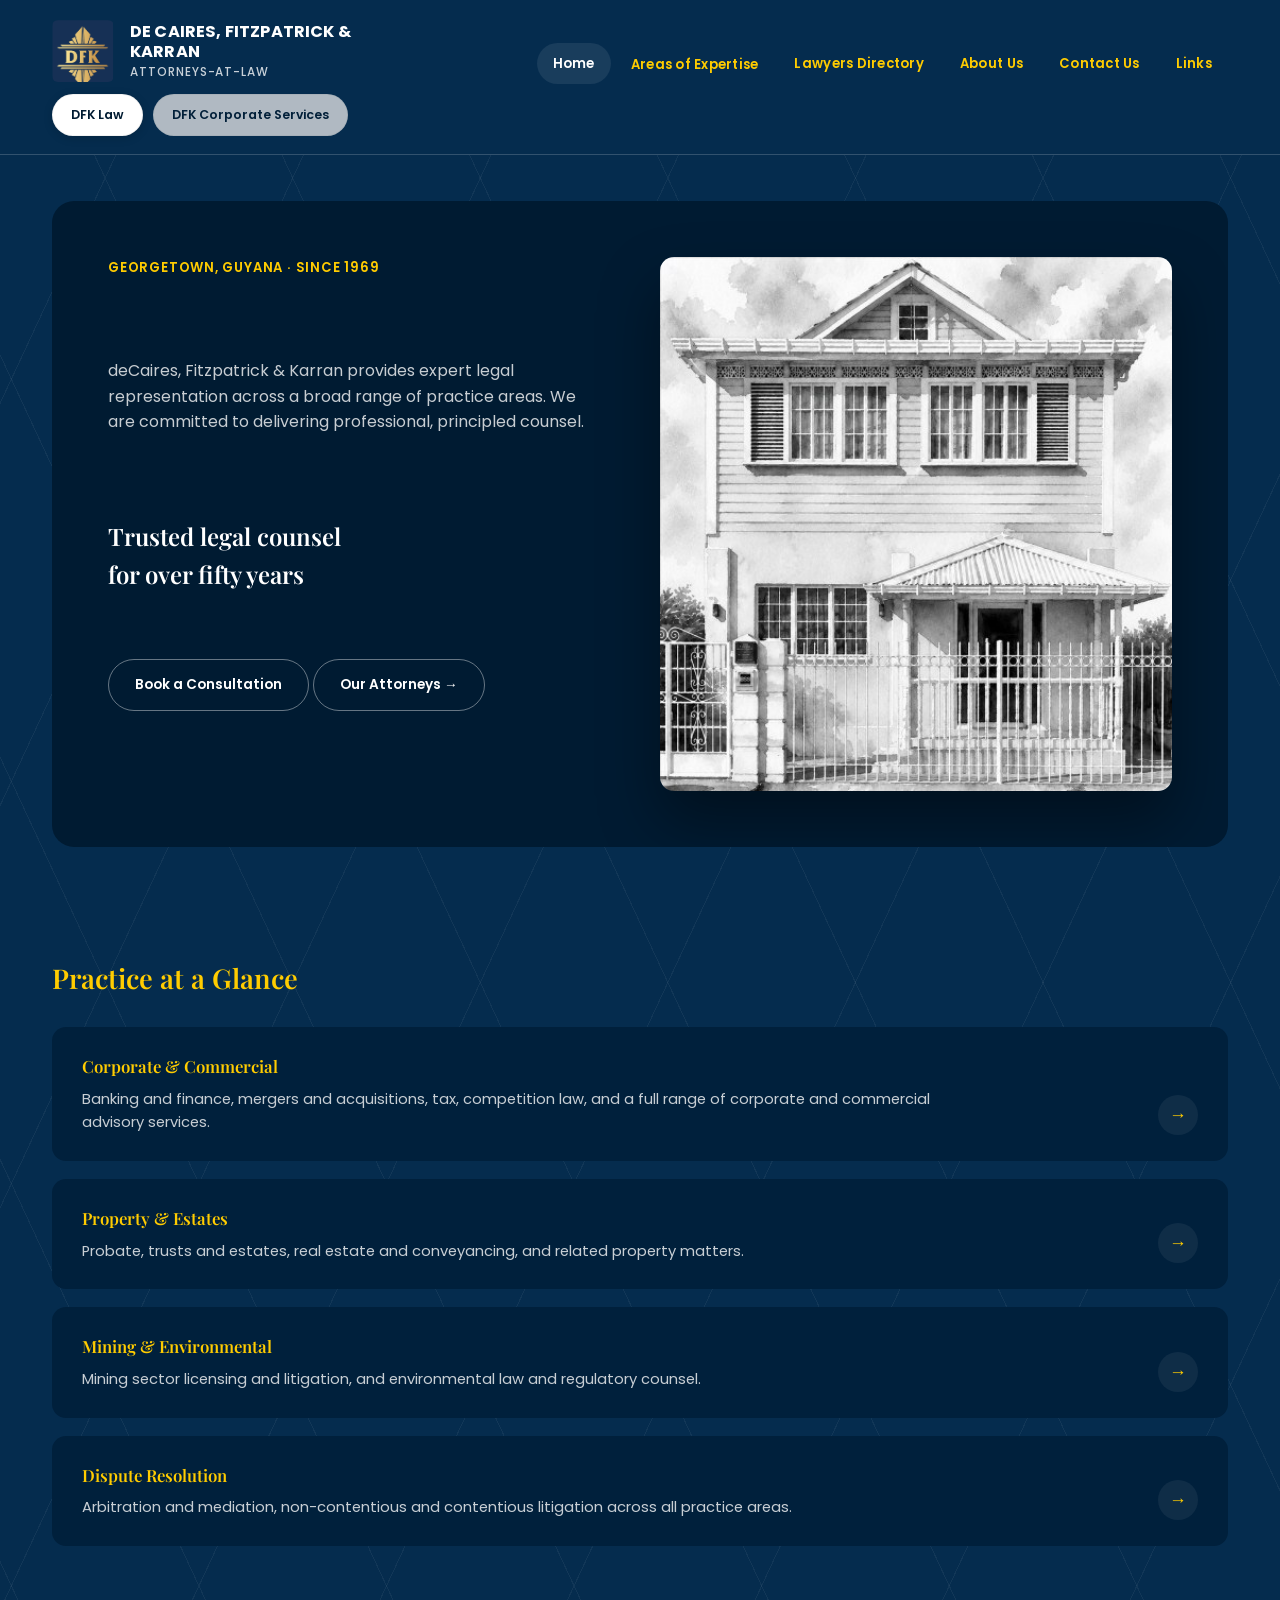
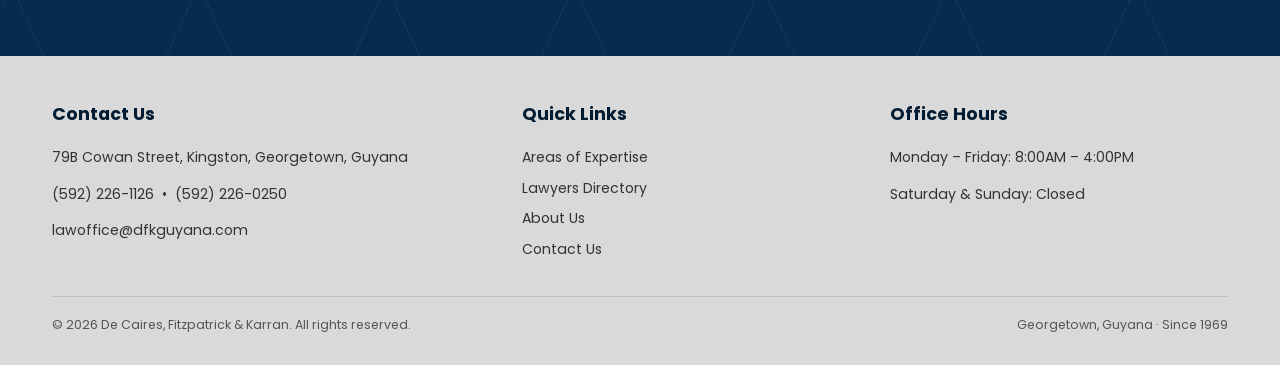
==== index.html @ 764d8eae "Main Website" ====
<!DOCTYPE html>
<html lang="en">
<head>
<meta charset="UTF-8">
<meta name="viewport" content="width=device-width, initial-scale=1.0">
<title>De Caires, Fitzpatrick &amp; Karran — Attorneys-at-Law</title>
<link rel="stylesheet" href="css/style.css">
</head>
<body>

<div id="dfk-header"></div>

<main>
  <section class="hero">
    <div class="wrap">
      <div class="hero-panel">
        <div class="hero-copy">
          <span class="eyebrow">Georgetown, Guyana &middot; Since 1969</span>
          <p class="lead">deCaires, Fitzpatrick &amp; Karran provides expert legal representation across a broad range of practice areas. We are committed to delivering professional, principled counsel.</p>
          <h1>Trusted legal counsel<br>for over fifty years</h1>
          <div class="hero-actions">
            <a href="contact.html" class="btn btn-gold">Book a Consultation</a>
            <a href="attorneys.html" class="btn btn-outline">Our Attorneys &rarr;</a>
          </div>
        </div>
        <div class="hero-photo">
          <img src="assets/img/hero_house.jpg" alt="Historic Georgetown building — DFK offices">
        </div>
      </div>
    </div>
  </section>

  <section class="section">
    <div class="wrap">
      <h2 class="section-heading">Practice at a Glance</h2>
      <div class="service-list">
        <div class="service-card">
          <div>
            <h3>Corporate &amp; Commercial</h3>
            <p>Banking and finance, mergers and acquisitions, tax, competition law, and a full range of corporate and commercial advisory services.</p>
          </div>
          <a href="areas-of-expertise.html" class="card-arrow">&rarr;</a>
        </div>
        <div class="service-card">
          <div>
            <h3>Property &amp; Estates</h3>
            <p>Probate, trusts and estates, real estate and conveyancing, and related property matters.</p>
          </div>
          <a href="property-estates.html" class="card-arrow">&rarr;</a>
        </div>
        <div class="service-card">
          <div>
            <h3>Mining &amp; Environmental</h3>
            <p>Mining sector licensing and litigation, and environmental law and regulatory counsel.</p>
          </div>
          <a href="mining-environmental.html" class="card-arrow">&rarr;</a>
        </div>
        <div class="service-card">
          <div>
            <h3>Dispute Resolution</h3>
            <p>Arbitration and mediation, non-contentious and contentious litigation across all practice areas.</p>
          </div>
          <a href="dispute-resolution.html" class="card-arrow">&rarr;</a>
        </div>
      </div>
    </div>
  </section>
</main>

<div id="dfk-footer"></div>

<script src="js/components.js"></script>
<script>dfkInitHeaderFooter('home');</script>
</body>
</html>
---- css/style.css ----
/* =========================================================
   DFK — De Caires, Fitzpatrick & Karran — Site Stylesheet
   ========================================================= */

@import url('https://fonts.googleapis.com/css2?family=Playfair+Display:ital,wght@0,500;0,600;0,700;1,500&family=Poppins:wght@300;400;500;600;700&display=swap');

:root{
  --navy: #052c4e;
  --navy-deep: #001b32;
  --navy-card: #00203c;
  --gold: #ffcc00;
  --gold-soft: #e8c34a;
  --gray-bg: #d9d9d9;
  --gray-bg-2: #e9e9e9;
  --white: #ffffff;
  --text-dim: rgba(255,255,255,0.78);
  --text-dimmer: rgba(255,255,255,0.55);
  --line: rgba(255,255,255,0.18);

  --font-serif: 'Playfair Display', Georgia, serif;
  --font-sans: 'Poppins', -apple-system, BlinkMacSystemFont, 'Segoe UI', sans-serif;

  --radius-lg: 22px;
  --radius-md: 14px;
  --radius-sm: 8px;
  --container: 1240px;
}

*,*::before,*::after{ box-sizing: border-box; }

html{ scroll-behavior: smooth; }

body{
  margin:0;
  font-family: var(--font-sans);
  background-color: var(--navy);
  background-image:
    repeating-linear-gradient(115deg, rgba(255,255,255,0.05) 0px, rgba(255,255,255,0.05) 1px, transparent 1px, transparent 170px),
    repeating-linear-gradient(65deg, rgba(255,255,255,0.05) 0px, rgba(255,255,255,0.05) 1px, transparent 1px, transparent 170px);
  color: var(--white);
  line-height: 1.6;
  -webkit-font-smoothing: antialiased;
}

img{ max-width:100%; display:block; }

a{ color: inherit; text-decoration:none; }

ul{ margin:0; padding:0; list-style:none; }

.wrap{
  max-width: var(--container);
  margin: 0 auto;
  padding: 0 32px;
}

h1,h2,h3,h4{
  font-family: var(--font-serif);
  font-weight: 600;
  margin: 0 0 .5em;
}

.eyebrow{
  color: var(--gold);
  font-family: var(--font-sans);
  font-weight: 600;
  font-size: .82rem;
  letter-spacing: .06em;
  text-transform: uppercase;
  margin-bottom: 10px;
  display:block;
}

.page-title{
  font-family: var(--font-serif);
  font-size: 2.1rem;
  color: var(--gold);
  margin: 0;
}

/* =========================
   HEADER
   ========================= */
.site-header{
  background: var(--navy);
  border-bottom: 1px solid var(--line);
  position: relative;
  z-index: 100;
}
.header-top{
  display:flex;
  align-items:center;
  justify-content: space-between;
  gap: 24px;
  padding: 18px 32px 10px;
  max-width: var(--container);
  margin: 0 auto;
  flex-wrap: wrap;
}
.brand{
  display:flex;
  align-items:center;
  gap: 16px;
}
.brand img.logo{
  width: 62px;
  height: 62px;
  object-fit: contain;
  border-radius: 6px;
}
.brand-text{
  font-family: var(--font-sans);
  font-weight: 700;
  font-size: 1.02rem;
  line-height: 1.28;
  letter-spacing: .01em;
  text-transform: uppercase;
}
.brand-text small{
  display:block;
  font-weight: 500;
  font-size: .74rem;
  color: var(--text-dim);
  text-transform: uppercase;
  letter-spacing: .08em;
  margin-top: 2px;
}

.main-nav{
  display:flex;
  align-items:center;
  gap: 4px;
  flex-wrap: wrap;
  margin-top: 25px;
}
.main-nav > a, .nav-item, .nav-dropdown > a{
  padding: 10px 16px;
  border-radius: 999px;
  font-size: .82rem;
  font-weight: 600;
  color: var(--gold);
  letter-spacing: .02em;
  white-space: nowrap;
  transition: background .15s ease;
  cursor:pointer;
  position:relative;
}
.main-nav > a:hover, .nav-item:hover, .nav-dropdown > a:hover{ background: rgba(255,255,255,0.07); }
.main-nav a.is-active{
  background: rgba(255,255,255,0.08);
  color: var(--white);
}

.nav-dropdown{ position: relative; }
.dropdown-menu{
  position:absolute;
  top: calc(100% + 6px);
  left: 0;
  background: var(--navy-card);
  border: 1px solid var(--line);
  border-radius: 12px;
  min-width: 230px;
  padding: 8px;
  opacity: 0;
  visibility: hidden;
  transform: translateY(6px);
  transition: all .18s ease;
  box-shadow: 0 18px 40px rgba(0,0,0,0.35);
}
.nav-dropdown:hover .dropdown-menu,
.nav-dropdown.open .dropdown-menu{
  opacity:1;
  visibility: visible;
  transform: translateY(0);
}
.dropdown-menu a{
  display:block;
  padding: 10px 14px;
  border-radius: 8px;
  font-size: .82rem;
  font-weight: 500;
  color: var(--text-dim);
}
.dropdown-menu a:hover{ background: rgba(255,255,255,0.06); color: var(--gold); }
.dropdown-menu a.is-active{ color: var(--gold); }

.toggle-row{
  max-width: var(--container);
  margin: 0 auto;
  padding: 0 32px 18px;
  display:flex;
  gap: 10px;
}
.toggle-btn{
  background: var(--gray-bg-2);
  color: var(--navy-deep);
  font-size: .78rem;
  font-weight: 600;
  padding: 10px 18px;
  border-radius: 999px;
  border: 1px solid rgba(0,0,0,0.05);
}
.toggle-btn.active{
  background: var(--white);
  box-shadow: 0 2px 10px rgba(0,0,0,0.15);
}
.toggle-btn:not(.active){ opacity:.75; }

.mobile-toggle{
  display:none;
  background:none;
  border:none;
  color: var(--gold);
  font-size: 1.6rem;
  cursor:pointer;
}

@media (max-width: 900px){
  .header-top{ flex-direction: column; align-items: flex-start; }
  .mobile-toggle{ display:block; position:absolute; top:22px; right:20px; }
  .main-nav{
    display:none;
    flex-direction: column;
    align-items: stretch;
    width:100%;
    gap:2px;
  }
  .main-nav.open{ display:flex; }
  .nav-dropdown{ width:100%; }
  .dropdown-menu{
    position:static;
    opacity:1; visibility:visible; transform:none;
    display:none;
    box-shadow:none;
    margin-top:4px;
  }
  .nav-dropdown.open .dropdown-menu{ display:block; }
}

/* =========================
   HERO (home)
   ========================= */
.hero{
  padding: 46px 0 60px;
}
.hero-panel{
  background: var(--navy-deep);
  border-radius: var(--radius-lg);
  padding: 56px;
  display:grid;
  grid-template-columns: 1fr 1fr;
  gap: 40px;
  position:relative;
  overflow:hidden;
  align-items: stretch;
}
.hero-copy p.lead{
  color: var(--text-dim);
  font-size: 1rem;
  max-width: 480px;
  margin-bottom: 28px;
}
.hero-copy{
  display:flex;
  flex-direction:column;
  justify-content: space-between;
  height:85%;
}
.btn{
  display:inline-flex;
  align-items:center;
  gap:8px;
  padding: 14px 26px;
  border-radius: 999px;
  font-size: .85rem;
  font-weight: 600;
  cursor:pointer;
  border: 1px solid transparent;
  transition: all .15s ease;
}
.btn-gold, .btn-outline{
  border-color: rgba(255,255,255,0.4);
  color: var(--white);
  background: transparent;
}
.btn-gold:hover, .btn-outline:hover{ background: rgba(255,255,255,0.08); }

.hero-photo{
  border-radius: var(--radius-md);
  overflow:hidden;
  box-shadow: 0 30px 60px rgba(0,0,0,0.4);
  height: 100%;
}
.hero-photo img{ width:100%; height:100%; object-fit:cover; }

@media (max-width: 860px){
  .hero-panel{ grid-template-columns: 1fr; padding: 32px 24px; }
  .hero-copy h1{ font-size: 1.7rem; }
}

/* =========================
   SECTION / SERVICE CARDS
   ========================= */
.section{ padding: 50px 0; }
.section-heading{
  color: var(--gold);
  font-family: var(--font-serif);
  font-size: 1.7rem;
  margin-bottom: 26px;
}

.service-list{
  display:flex;
  flex-direction: column;
  gap: 18px;
}
.service-card{
  background: var(--navy-card);
  border-radius: var(--radius-md);
  padding: 26px 30px;
  display:flex;
  justify-content: space-between;
  align-items: flex-end;
  gap: 20px;
  transition: transform .15s ease, background .15s ease;
}
.service-card.linkable{ cursor:pointer; }
.service-card.linkable:hover{ background: #012647; transform: translateY(-2px); }
.service-card h3{
  color: var(--gold);
  font-size: 1.05rem;
  margin-bottom: 8px;
}
.service-card p{
  color: var(--text-dim);
  font-size: .92rem;
  margin:0;
  max-width: 900px;
}
.service-card ul{
  margin-top:10px;
}
.service-card li{
  color: var(--text-dim);
  font-size: .92rem;
  padding-left: 18px;
  position:relative;
  margin-bottom: 4px;
}
.service-card li::before{
  content:'•';
  position:absolute; left:2px; color: var(--gold);
}
.card-arrow{
  flex-shrink:0;
  width: 40px; height:40px;
  border-radius: 50%;
  background: rgba(255,255,255,0.06);
  display:flex; align-items:center; justify-content:center;
  color: var(--gold);
  font-size: 1.1rem;
}

/* =========================
   FOOTER
   ========================= */
.site-footer{
  background: var(--gray-bg);
  color: var(--navy-deep);
  padding: 44px 0 30px;
  margin-top: 60px;
}
.site-footer h4{
  font-family: var(--font-sans);
  font-weight: 700;
  font-size: 1.1rem;
  margin-bottom: 18px;
}
.footer-grid{
  display:grid;
  grid-template-columns: 1.3fr 1fr 1fr;
  gap: 30px;
}
.footer-grid .col p, .footer-grid .col a{
  display:block;
  font-size: .88rem;
  color: #333;
  margin-bottom: 8px;
}
.footer-bottom{
  border-top: 1px solid rgba(0,0,0,0.12);
  margin-top: 28px;
  padding-top: 18px;
  font-size: .78rem;
  color: #555;
  display:flex;
  justify-content: space-between;
  flex-wrap:wrap;
  gap:8px;
}
@media (max-width: 700px){
  .footer-grid{ grid-template-columns: 1fr; }
}

/* =========================
   ATTORNEYS PAGE
   ========================= */
.attorney-card{
  background: var(--navy-card);
  border-radius: var(--radius-lg);
  padding: 40px;
  display:grid;
  grid-template-columns: 220px 1fr;
  gap: 34px;
  margin-bottom: 26px;
}
.attorney-card .photo{
  width: 100%;
  border-radius: var(--radius-sm);
  overflow:hidden;
}
.attorney-featured{
  display: block;
  columns: 2;
  column-gap: 34px;
  column-fill: auto;
  height: 775px;
}
.attorney-featured > div:first-child{
  break-inside: avoid;
  margin-bottom: 18px;
  text-align: center;
}
.attorney-featured .photo{
  width: 220px;
  margin: 0 auto;
}
.attorney-featured .attorney-name{
  margin-top: 22px;
}
.attorney-featured .attorney-bio p,
.attorney-featured .attorney-quote{
  break-inside: avoid;
}
.attorney-featured .attorney-details{
  column-span: all;
  margin-top: 4px;
}
.attorney-card .photo img{ width:100%; height:auto; object-fit:cover; }
.attorney-name{
  font-family: var(--font-serif);
  color: var(--gold);
  font-size: 1.35rem;
  margin-bottom: 2px;
  text-align:center;
}
.attorney-role{
  color: var(--gold-soft);
  font-size: .82rem;
  font-weight: 600;
  text-align:center;
  margin-bottom: 18px;
  display:block;
}
.attorney-bio p{
  color: var(--text-dim);
  font-size: .92rem;
  margin-bottom: 14px;
  margin-left: 25px;
}
.attorney-details{
  display:grid;
  grid-template-columns: 1fr 1fr;
  gap: 20px;
  margin-top: 20px;
  margin-left: 25px;
}
.attorney-details h5{
  color: var(--white);
  font-family: var(--font-sans);
  font-size: .9rem;
  font-weight: 700;
  margin: 0 0 8px;
}
.attorney-details li{
  color: var(--text-dim);
  font-size: .86rem;
  padding-left: 16px;
  position:relative;
  margin-bottom: 5px;
}
.attorney-details li::before{
  content:'•'; position:absolute; left:0; color: var(--gold);
}
.attorney-quote{
  font-style: italic;
  color: var(--white);
  border-left: 2px solid var(--gold);
  padding-left: 16px;
  margin: 16px 0;
  font-size: .92rem;
}

.attorney-pair .attorney-top{
  display:flex;
  align-items:center;
  gap:20px;
  margin-bottom:18px;
}
.attorney-pair .photo{
  width:215px;
  height:300px;
  max-width:none;
  margin:0;
  flex-shrink:0;
  border-radius: var(--radius-sm);
  overflow:hidden;
}
.attorney-pair .photo img{
  width:100%;
  height:100%;
  object-fit:cover;
}
.attorney-pair .attorney-heading{
  text-align:left;
  min-width: 200px;
}
.attorney-pair .attorney-name{
  text-align:left;
  margin-bottom:2px;
}
.attorney-pair .attorney-role{
  text-align:left;
  display:block;
  margin-bottom:0;
}
.attorney-pair .attorney-card{
  grid-template-columns: 1fr;
  text-align:left;
}

@media (max-width: 800px){
  .attorney-card{ grid-template-columns: 1fr; }
  .attorney-card .photo{ max-width: 220px; margin:0 auto 20px; }
  .attorney-pair{ grid-template-columns: 1fr; }
  .attorney-details{ grid-template-columns: 1fr; }
}

/* =========================
   ABOUT / HISTORY PAGE
   ========================= */
.founders-grid{
  display:grid;
  grid-template-columns: 1fr 1fr;
  gap: 26px;
  margin-bottom: 30px;
}
.founder-card{
  background: var(--navy-card);
  border-radius: var(--radius-lg);
  padding: 34px;
  display:flex;
  gap: 22px;
  align-items:center;
}
.founder-card img{
  width: 130px; height:150px; object-fit:cover; border-radius: var(--radius-sm);
  flex-shrink:0;
}
.founder-card h3{
  color: var(--gold);
  font-size: 1.2rem;
  margin-bottom: 4px;
}
.founder-card .dates{
  color: var(--gold-soft);
  font-size: .82rem;
  margin-bottom: 10px;
  display:block;
}
.founder-card p{
  color: var(--text-dim);
  font-size: .85rem;
  margin:0;
}
.history-body{
  background: var(--gray-bg);
  color: #1c1c1c;
  border-radius: var(--radius-lg);
  padding: 34px 40px;
}
.history-body p{ margin: 0 0 14px; font-size: .95rem; line-height:1.7; }

@media (max-width: 800px){
  .founders-grid{ grid-template-columns: 1fr; }
  .founder-card{ flex-direction: column; text-align:center; }
}

/* =========================
   CONTACT PAGE
   ========================= */
.contact-grid{
  display:grid;
  grid-template-columns: 1fr .9fr;
  gap: 30px;
  align-items:start;
}
.contact-form-card{
  background: var(--white);
  color: #1c1c1c;
  border-radius: var(--radius-lg);
  padding: 40px;
  margin-top: 100px;
}
.contact-form-card h3{
  color: #1c1c1c;
  font-size: 1.3rem;
  border-bottom: 2px solid var(--navy);
  padding-bottom: 14px;
  margin-bottom: 22px;
  display:inline-block;
}
.form-row{
  display:grid;
  grid-template-columns: 1fr 1fr;
  gap: 18px;
  margin-bottom: 18px;
}
.form-field label{
  display:block;
  font-size: .82rem;
  font-weight: 600;
  margin-bottom: 6px;
  color:#1c1c1c;
}
.form-field input, .form-field select, .form-field textarea{
  width:100%;
  background: #2b2b2b;
  color: #fff;
  border: none;
  border-radius: 8px;
  padding: 12px 14px;
  font-family: var(--font-sans);
  font-size: .88rem;
}
.form-field input::placeholder, .form-field textarea::placeholder{ color: rgba(255,255,255,0.5); }
.form-field textarea{ min-height: 130px; resize: vertical; }
.form-submit{
  margin-top: 6px;
  background: var(--navy);
  color: var(--white);
  border:none;
  padding: 13px 30px;
  border-radius: 999px;
  font-weight: 600;
  font-size: .85rem;
  cursor:pointer;
}
.form-submit:hover{ background: var(--navy-deep); }
.form-note{ margin-top: 14px; font-size: .8rem; color:#666; display:none; }
.form-note.show{ display:block; }

.contact-side-card{
  background: var(--navy-card);
  border-radius: var(--radius-lg);
  padding: 30px;
  margin-bottom: 22px;
}
.contact-side-card h4{
  color: var(--gold);
  font-family: var(--font-sans);
  font-weight: 700;
  font-size: 1rem;
  margin-bottom: 18px;
}
.contact-line{
  display:flex;
  gap: 14px;
  margin-bottom: 18px;
}
.contact-icon{
  width: 38px; height:38px; border-radius: 9px;
  background: rgba(255,204,0,0.12);
  display:flex; align-items:center; justify-content:center;
  flex-shrink:0;
  font-size: 1.05rem;
}
.contact-line .label{
  font-size: .74rem;
  color: var(--text-dimmer);
  text-transform: uppercase;
  letter-spacing: .04em;
  margin-bottom: 3px;
}
.contact-line .value{ font-size: .9rem; color: var(--white); }
.map-placeholder{
  background: rgba(255,255,255,0.04);
  border: 1px dashed var(--line);
  border-radius: var(--radius-sm);
  min-height: 140px;
  display:flex;
  align-items:center;
  justify-content:center;
  text-align:center;
  font-size: .82rem;
  color: var(--text-dimmer);
  padding: 16px;
  margin-top: 4px;
}
.hours-row{
  display:flex;
  justify-content: space-between;
  padding: 9px 0;
  border-bottom: 1px solid var(--line);
  font-size: .86rem;
}
.hours-row:last-child{ border-bottom:none; }
.hours-row .day{ color: var(--text-dim); }
.hours-row .time{ color: var(--gold-soft); }

@media (max-width: 900px){
  .contact-grid{ grid-template-columns: 1fr; }
  .form-row{ grid-template-columns: 1fr; }
}

/* =========================
   SERVICE DETAIL TEMPLATE PAGE
   ========================= */
.detail-hero{
  background: var(--navy-card);
  border-radius: var(--radius-lg);
  padding: 40px;
  margin-bottom: 30px;
}
.detail-hero h2{ color: var(--gold); font-size: 1.4rem; }
.detail-hero p{ color: var(--text-dim); font-size: .95rem; max-width: 900px; }
.link-grid{
  display:grid;
  grid-template-columns: 1fr 1fr;
  gap: 18px;
}
.link-btn{
  background: var(--gray-bg-2);
  color: #1c1c1c;
  border-radius: 999px;
  padding: 18px;
  text-align:center;
  font-weight: 600;
  font-size: .9rem;
}
.link-btn:hover{ background:#fff; }
@media (max-width: 700px){ .link-grid{ grid-template-columns: 1fr; } }

/* =========================
   CORPORATE SERVICES PAGE
   ========================= */
.corp-header{
  padding: 22px 0;
  border-bottom: 1px solid var(--line);
}
.corp-header .header-top{ align-items:flex-start; }
.corp-tagline{
  font-family: var(--font-serif);
  font-style: italic;
  font-size: 1.05rem;
  color: var(--white);
  max-width: 480px;
  line-height:1.5;
  padding-top: 10px;
}
.corp-hero img{
  border-radius: var(--radius-lg);
  width:100%;
  box-shadow: 0 30px 60px rgba(0,0,0,0.4);
}
.corp-layout{
  display:grid;
  grid-template-columns: 1fr 1fr;
  gap: 40px;
  align-items:start;
  padding: 30px 0;
}
.corp-col-left, .corp-col-right{
  display:flex;
  flex-direction:column;
  gap: 24px;
}
.corp-col-right img{
  border-radius: var(--radius-lg);
  width:100%;
  box-shadow: 0 30px 60px rgba(0,0,0,0.4);
}
.corp-intro-box{
  background: var(--gray-bg-2);
  color: #1c1c1c;
  border-radius: var(--radius-lg);
  padding: 30px;
  font-size: .92rem;
  line-height:1.7;
}
.corp-box{
  background: var(--navy-card);
  border-radius: var(--radius-lg);
  padding: 30px;
}
.corp-box h4{ color: var(--gold); font-size: 1.05rem; margin-bottom: 16px; }
.corp-box li{
  color: var(--text-dim);
  font-size: .9rem;
  padding-left: 18px;
  position:relative;
  margin-bottom: 12px;
}
.corp-box li::before{ content:'•'; position:absolute; left:0; color: var(--gold); }
.corp-box ol{ padding-left: 20px; }
.corp-box ol li{ padding-left: 4px; }
.corp-box ol li::before{ content:none; }

@media (max-width: 860px){
  .corp-hero{ grid-template-columns: 1fr; }
  .corp-two-col{ grid-template-columns: 1fr; }
}

/* =========================
   MISC PAGE HEADER BLOCK
   ========================= */
.page-head{ padding: 40px 0 10px; }

/* Links page */
.links-list{
  display:grid;
  grid-template-columns: 1fr 1fr;
  gap: 16px;
}
.link-item{
  background: var(--navy-card);
  border-radius: var(--radius-md);
  padding: 20px 24px;
  display:flex;
  justify-content: space-between;
  align-items:center;
}
.link-item .name{ font-weight:600; color: var(--white); font-size: .92rem; }
.link-item .desc{ color: var(--text-dimmer); font-size: .8rem; margin-top:3px; }
@media (max-width: 700px){ .links-list{ grid-template-columns: 1fr; } }
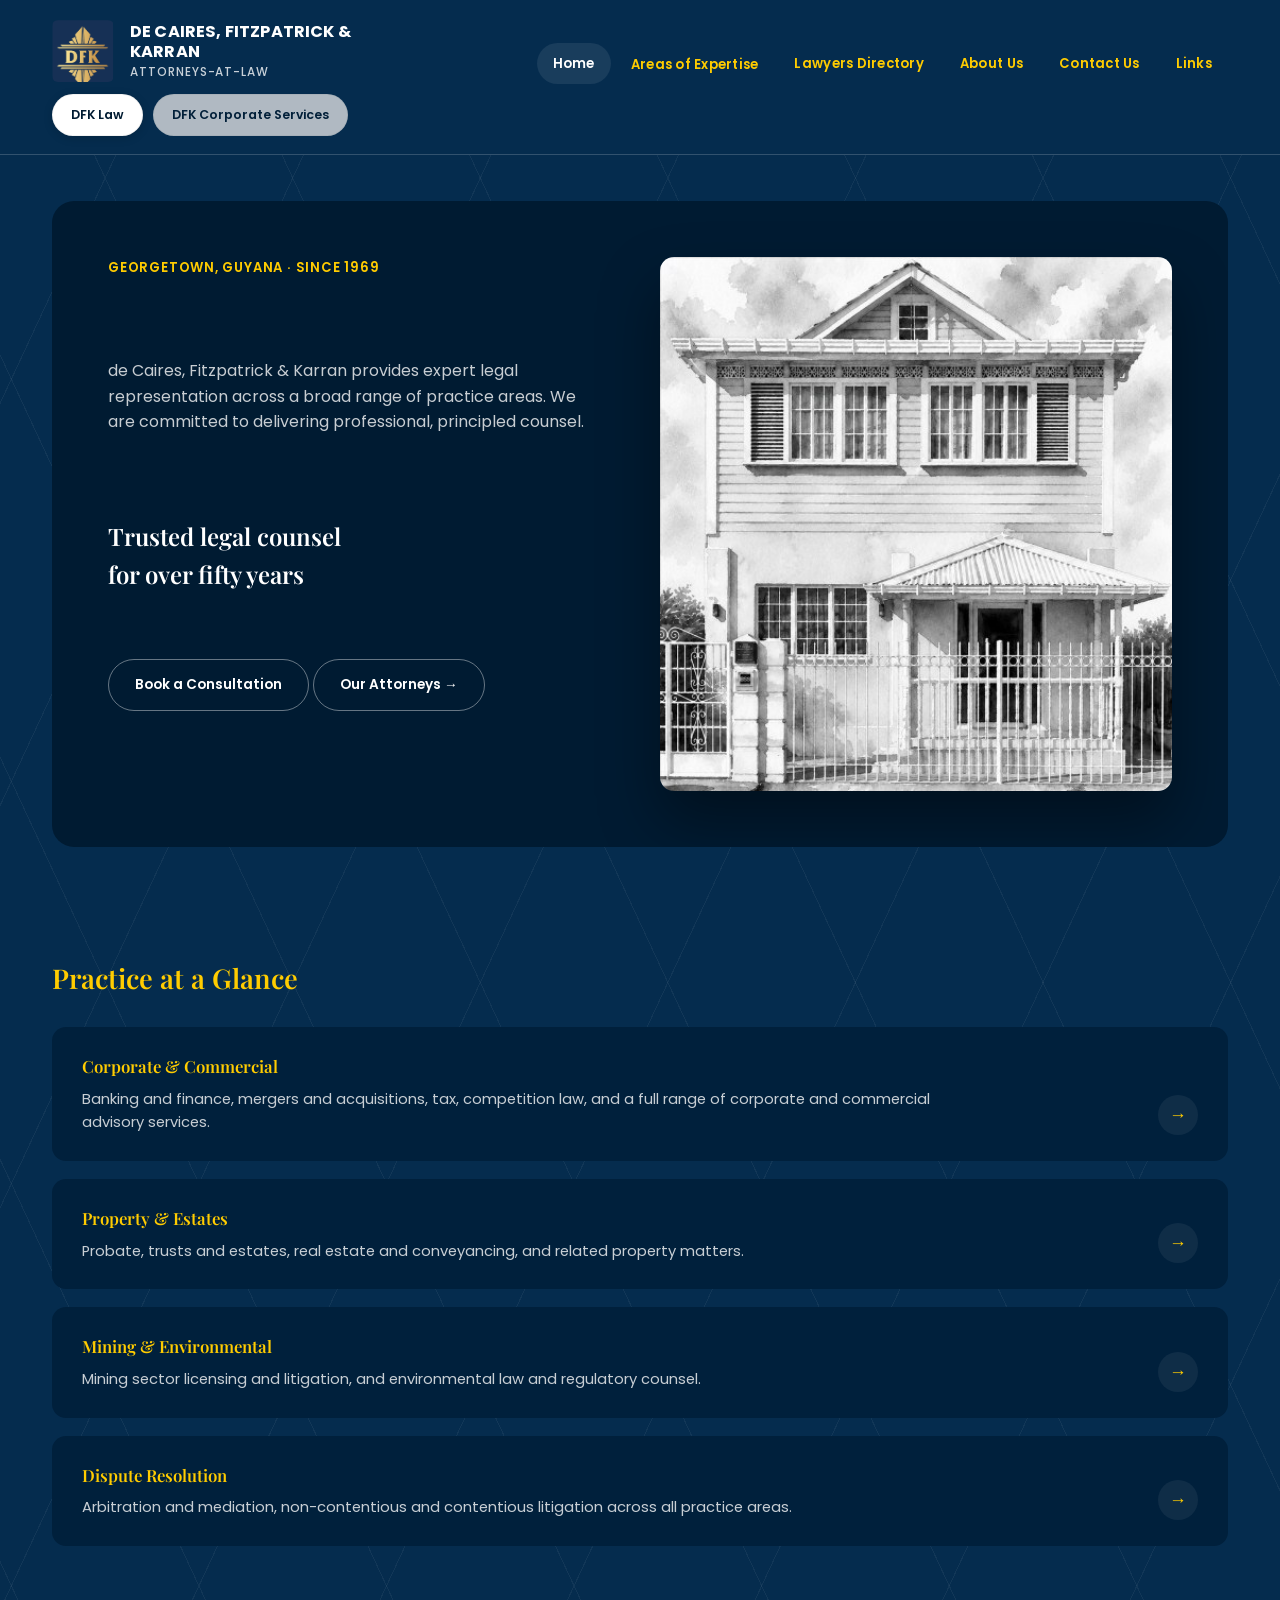
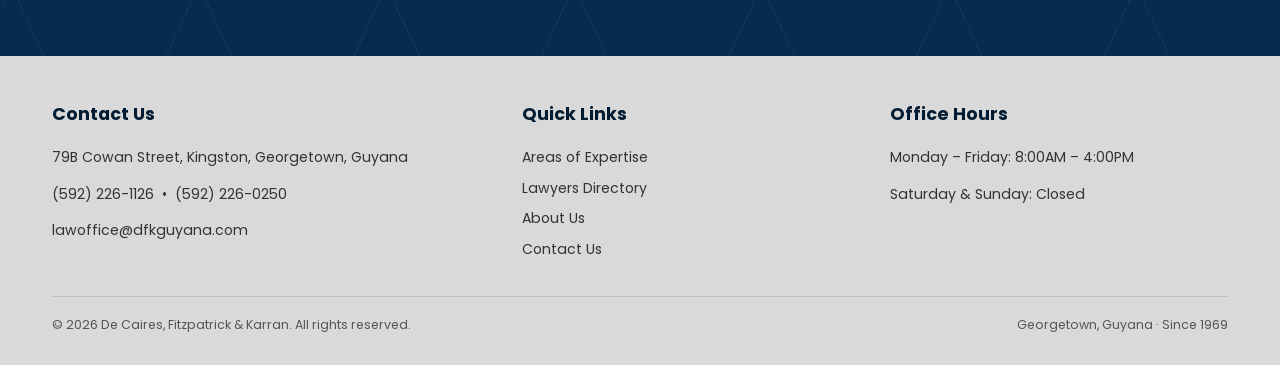
==== commit 344726cf: "Update to fix on mobile" ====
--- a/index.html
+++ b/index.html
@@ -16,7 +16,7 @@
       <div class="hero-panel">
         <div class="hero-copy">
           <span class="eyebrow">Georgetown, Guyana &middot; Since 1969</span>
-          <p class="lead">deCaires, Fitzpatrick &amp; Karran provides expert legal representation across a broad range of practice areas. We are committed to delivering professional, principled counsel.</p>
+          <p class="lead">de Caires, Fitzpatrick &amp; Karran provides expert legal representation across a broad range of practice areas. We are committed to delivering professional, principled counsel.</p>
           <h1>Trusted legal counsel<br>for over fifty years</h1>
           <div class="hero-actions">
             <a href="contact.html" class="btn btn-gold">Book a Consultation</a>
--- a/css/style.css
+++ b/css/style.css
@@ -94,6 +94,8 @@
   gap: 24px;
   padding: 18px 32px 10px;
   max-width: var(--container);
+  width: 100%;
+  box-sizing: border-box;
   margin: 0 auto;
   flex-wrap: wrap;
 }
@@ -190,6 +192,7 @@
   padding: 0 32px 18px;
   display:flex;
   gap: 10px;
+  
 }
 .toggle-btn{
   background: var(--gray-bg-2);
@@ -254,7 +257,7 @@
   overflow:hidden;
   align-items: stretch;
 }
-.hero-copy p.lead{
+.hero-copy .lead{
   color: var(--text-dim);
   font-size: 1rem;
   max-width: 480px;
@@ -544,6 +547,30 @@
   .attorney-card .photo{ max-width: 220px; margin:0 auto 20px; }
   .attorney-pair{ grid-template-columns: 1fr; }
   .attorney-details{ grid-template-columns: 1fr; }
+  .attorney-featured{
+    columns: 1;
+    height: auto;
+  }
+  .attorney-featured .attorney-details{
+    column-span: initial;
+  }
+  .attorney-pair .attorney-top{
+    flex-direction: column;
+    align-items: center;
+    text-align: center;
+  }
+  .attorney-pair .photo{
+    width: 180px;
+    height: 220px;
+  }
+  .attorney-pair .attorney-heading{
+    min-width: 0;
+    text-align: center;
+  }
+  .attorney-pair .attorney-name,
+  .attorney-pair .attorney-role{
+    text-align: center;
+  }
 }
 
 /* =========================
@@ -755,7 +782,6 @@
    CORPORATE SERVICES PAGE
    ========================= */
 .corp-header{
-  padding: 22px 0;
   border-bottom: 1px solid var(--line);
 }
 .corp-header .header-top{ align-items:flex-start; }
@@ -765,8 +791,10 @@
   font-size: 1.05rem;
   color: var(--white);
   max-width: 480px;
+  min-width: 0;
+  flex-shrink: 1;
   line-height:1.5;
-  padding-top: 10px;
+  max-height: 32px;
 }
 .corp-hero img{
   border-radius: var(--radius-lg);
@@ -818,7 +846,7 @@
 
 @media (max-width: 860px){
   .corp-hero{ grid-template-columns: 1fr; }
-  .corp-two-col{ grid-template-columns: 1fr; }
+  .corp-layout{ grid-template-columns: 1fr; }
 }
 
 /* =========================
